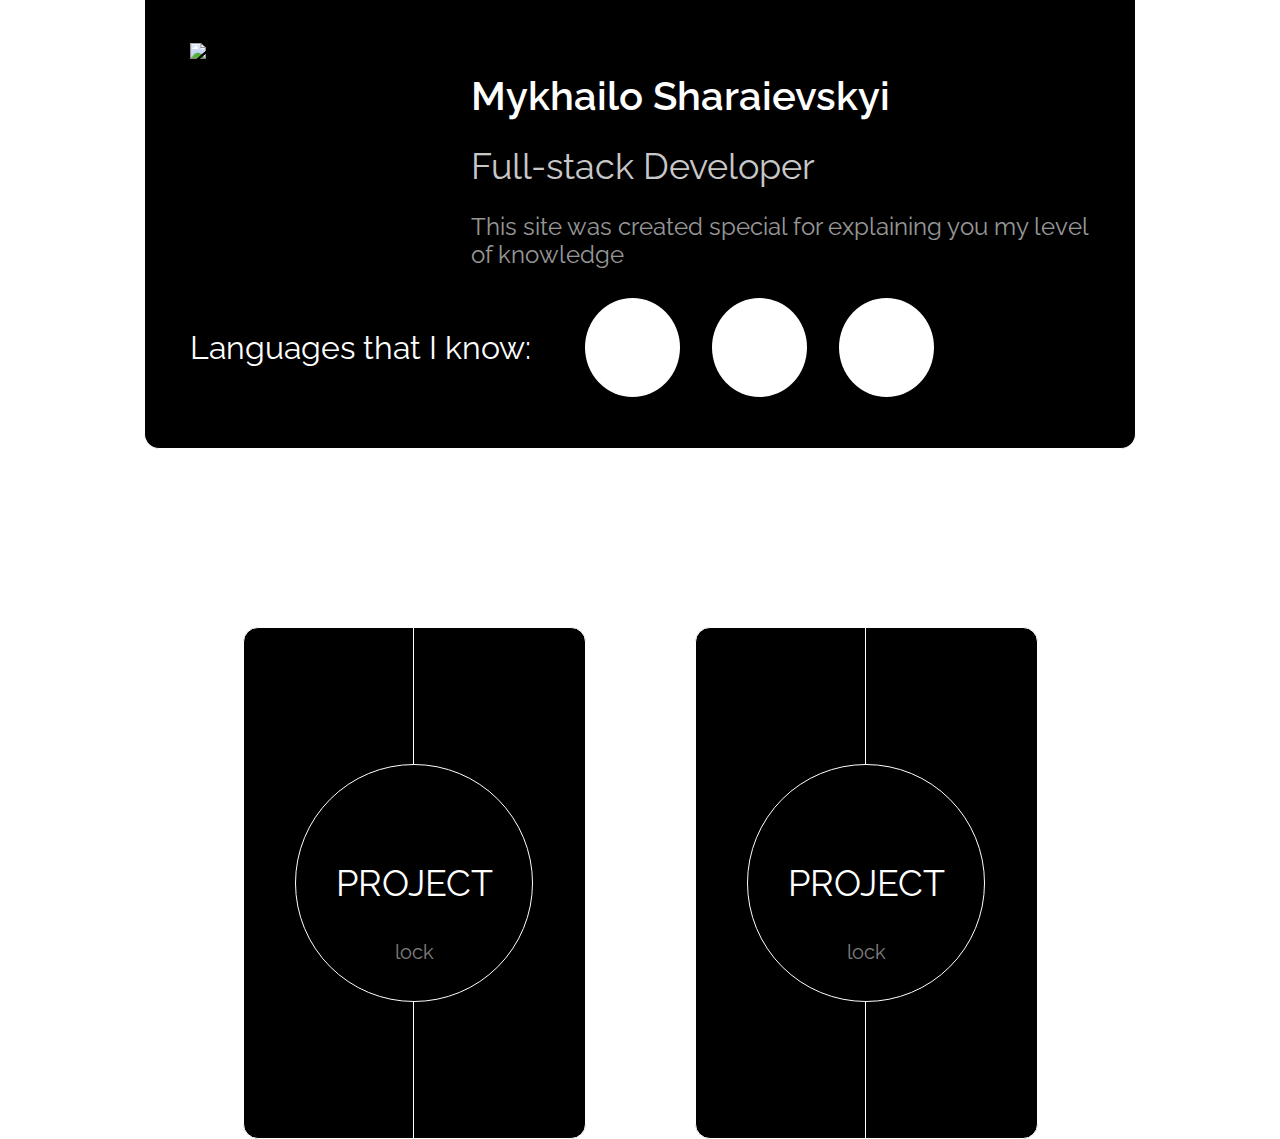
==== index.htm @ ffc237da "s" ====
<!DOCTYPE html>
<html lang="en">
<head>
    <meta charset="UTF-8">
    <meta http-equiv="X-UA-Compatible" content="IE=edge">
    <meta name="viewport" content="width=device-width, initial-scale=1.0">
    <link rel="preconnect" href="https://fonts.googleapis.com">
    <link rel="preconnect" href="https://fonts.gstatic.com" crossorigin>
    <link href="https://fonts.googleapis.com/css2?family=Raleway:wght@400;600;700&display=swap" rel="stylesheet">
    <link rel="stylesheet" href="./style.css">
    <title>Document</title>
</head>
<body>
    <!-- <div class="overlay">
             <button class="button">Start</button>  
       
    </div> -->
    <header>
        <div class="container">
            <div class="header">
        <section class="hero">
            <div class="hero-img">
                <img src="./img/Selfe.png" alt="my picture">
            </div>
            <div class="heroAboutMe">
                <h1>Mykhailo Sharaievskyi</h1>
                <h2>Full-stack Developer</h2>
                <p>This site was created special for explaining you my level of knowledge</p>
            </div>
        </section>
        <section class="sub-hero">
            <span>Languages that I know:</span>
            <ul class="dev-lang">
                <li class="dev-item">
                    <a href="#"></a>
                </li>
                <li class="dev-item">
                    <a href="#"></a>
                </li>
                <li class="dev-item">
                    <a href="#"></a>
                </li>
            </ul>
        </section>
        </div>
        </div>
    </header>
    <body>
        <div class="container">
            <section class="projects">
                <ul class="list-project">
                    <li class="project-item">
                        <div class="project">
                            <div>
                                <p>PROJECT</p>
                                <span>lock</span>
                            </div>
                        </div>
                    </li>
                    <li class="project-item">
                        <div class="project">
                            <div>
                                <p>PROJECT</p>
                                <span>lock</span>
                            </div>
                        </div>
                    </li>
                </ul>
            </section>
        </div>
    </body>
    <footer></footer>
    
</body>
</html>
---- style.css ----
*{
    margin: 0px;
    padding: 0px;
}
body{
    background-image: url(./img/co341S.jpeg);
    background-size: contain;
    
}

.container {
    display: flex;
    justify-content: center;
    width: 1104px;
    margin: 0 auto;
}

.header {
    width: 900px;
    display: flex;
    flex-direction: column;
    background-color: black;
    border: 1px solid #fff;
    border-top: 0px;
    border-bottom-left-radius: 15px;
    border-bottom-right-radius: 15px;

    padding: 43px 45px 51px 45px;
}

.hero {
    display: flex;
}
.heroAboutMe>h2{
    margin-top: 26px;
    margin-bottom: 26px;


font-family: 'Raleway';
    font-style: normal;
    font-weight: 400;
    font-size: 36px;
    line-height: 42px;

    color: rgba(255, 255, 255, 0.8);
}
.heroAboutMe>h1{
    font-family: 'Raleway';
        font-style: normal;
        font-weight: 600;
        font-size: 40px;
        line-height: 47px;
}
.heroAboutMe>p{
    font-family: 'Raleway';
        font-style: normal;
        font-weight: 400;
        font-size: 24px;
        line-height: 28px;
    
        color: rgba(255, 255, 255, 0.6);
}
.hero-img {
    width: 286px;
    margin-right: 53px;
}

.heroAboutMe {
    margin-top: 29px;
    color: #fff;
}

.sub-hero {
    margin-top: 29px;
    display: flex;
    align-items: center;
    color: #fff;
}

.sub-hero>span{
    text-align: center;
    font-family: 'Raleway';
        font-style: normal;
        font-weight: 400;
        font-size: 32px;
        line-height: 38px;

    margin-right: 54px;
}

.dev-lang {
    list-style: none;
    gap: 32px;
    display: flex;
    color: #fff;
}

.dev-item {
    width: 95px;
    height: 99px;
    background-color: #fff;
    border-radius: 50%;
}
.dev-item>a{
    cursor: pointer;
}

/* -------Projects----------- */


.projects {
    margin-top: 178px;
    display: flex;
    justify-content: center;
    width: 100%;
}

.list-project {
    
    list-style: none;
    display: flex;
    gap: 109px;
}

.project-item {}

.project {

    

    display: flex;
    justify-content: center;
    align-items: center;

    width: 341px;
    height: 510px;
    background-color: black;
    border: 1px solid #fff;
    border-radius: 15px;

    transition-property: border-color;
        transition-duration: 250ms;
        transition-timing-function: cubic-bezier(0.4, 0, 0.2, 1);
        transition-delay: 0ms;
}

.project>div{
    text-align: center;
    

    position: relative;

    width: 236px;
    height: 236px;
    background-color: black;
    border: 1px solid #fff;
    border-radius: 50%;

    transition-property: border-color, background-color;
        transition-duration: 250ms;
        transition-timing-function: cubic-bezier(0.4, 0, 0.2, 1);
        transition-delay: 0ms;
}

.project>div::before{
    transform-origin: top;
    transform: rotate(180deg);

    position: absolute;
    left: 117px;

    content: '';
    display: inline-block;
    width: 1px;
    height: 137px;
    background-color: #fff;

    transition-property: height, background-color;
        transition-duration: 250ms;
        transition-timing-function: cubic-bezier(0.4, 0, 0.2, 1);
        transition-delay: 0ms;
}

.project>div::after {
    position: absolute;
    top: 100%;
    left: 117px;

    content: '';
    display: block;
    width: 1px;
    height: 137px;
    background-color: #fff;


    transition-property: height, background-color;
        transition-duration: 250ms;
        transition-timing-function: cubic-bezier(0.4, 0, 0.2, 1);
        transition-delay: 0ms;
}


.project>div>p{
    margin-top: 97px;
    margin-bottom: 37px;

font-family: 'Raleway';
    font-style: normal;
    font-weight: 400;
    font-size: 36px;
    line-height: 42px;

    color: #fff;

    transition-property: color;
        transition-duration: 250ms;
        transition-timing-function: cubic-bezier(0.4, 0, 0.2, 1);
        transition-delay: 0ms;
}

.project>div>span{

    font-family: 'Raleway';
        font-style: normal;
        font-weight: 400;
        font-size: 20px;
        line-height: 23px;
    
        color: rgba(255, 255, 255, 0.5);

        transition-property: color;
            transition-duration: 250ms;
            transition-timing-function: cubic-bezier(0.4, 0, 0.2, 1);
            transition-delay: 0ms;
}

.project-item:hover .project>div{
    background-color: #fff;
    border-color: #0094FF;
}
.project-item:hover .project>div>p {
    color: #0094FF;
}
.project-item:hover .project>div>span {
    color: rgba(0, 148, 255, 0.5);
}
.project-item:hover .project{
    border-color: #0094FF;
}
.project-item:hover .project>div::after {
    background-color: #0094FF;
    height: 0px;
}

.project-item:hover .project>div::before {
    background-color: #0094FF;
    height: 0px;
}

.project-item:hover{
    cursor: pointer;
}
/* --------Overlay-------- */

.overlay {
    display: flex;
        justify-content: center;
        align-items: center;
    z-index: 5;
    width: 100%;
    height: 100%;
    position: fixed;
    background-color: black;
}

.button {
   z-index: 10;

    width: 471px;
    height: 471px;
    background-color: black;
    border: 1px solid #fff;
    border-radius: 50%;

    font-family: 'Raleway';
        font-style: normal;
        font-weight: 400;
        font-size: 128px;
        line-height: 150px;
    
        color: #FFFFFF;
}

.overlay>div{
   width: 100%;
   display: flex;
   flex-direction: row;
   justify-content: center;
}

.button::before{
    position: absolute;
    top: 50%;
    content: '';
    display: inline-block;
    height: 1px;
    width: 100%;
    background-color: #fff;
}

.button:hover .button::before{
    width: 0;
}
.button:hover {
    border-color: #0094FF;
    background-color: #fff;
    color: #0094FF;
}
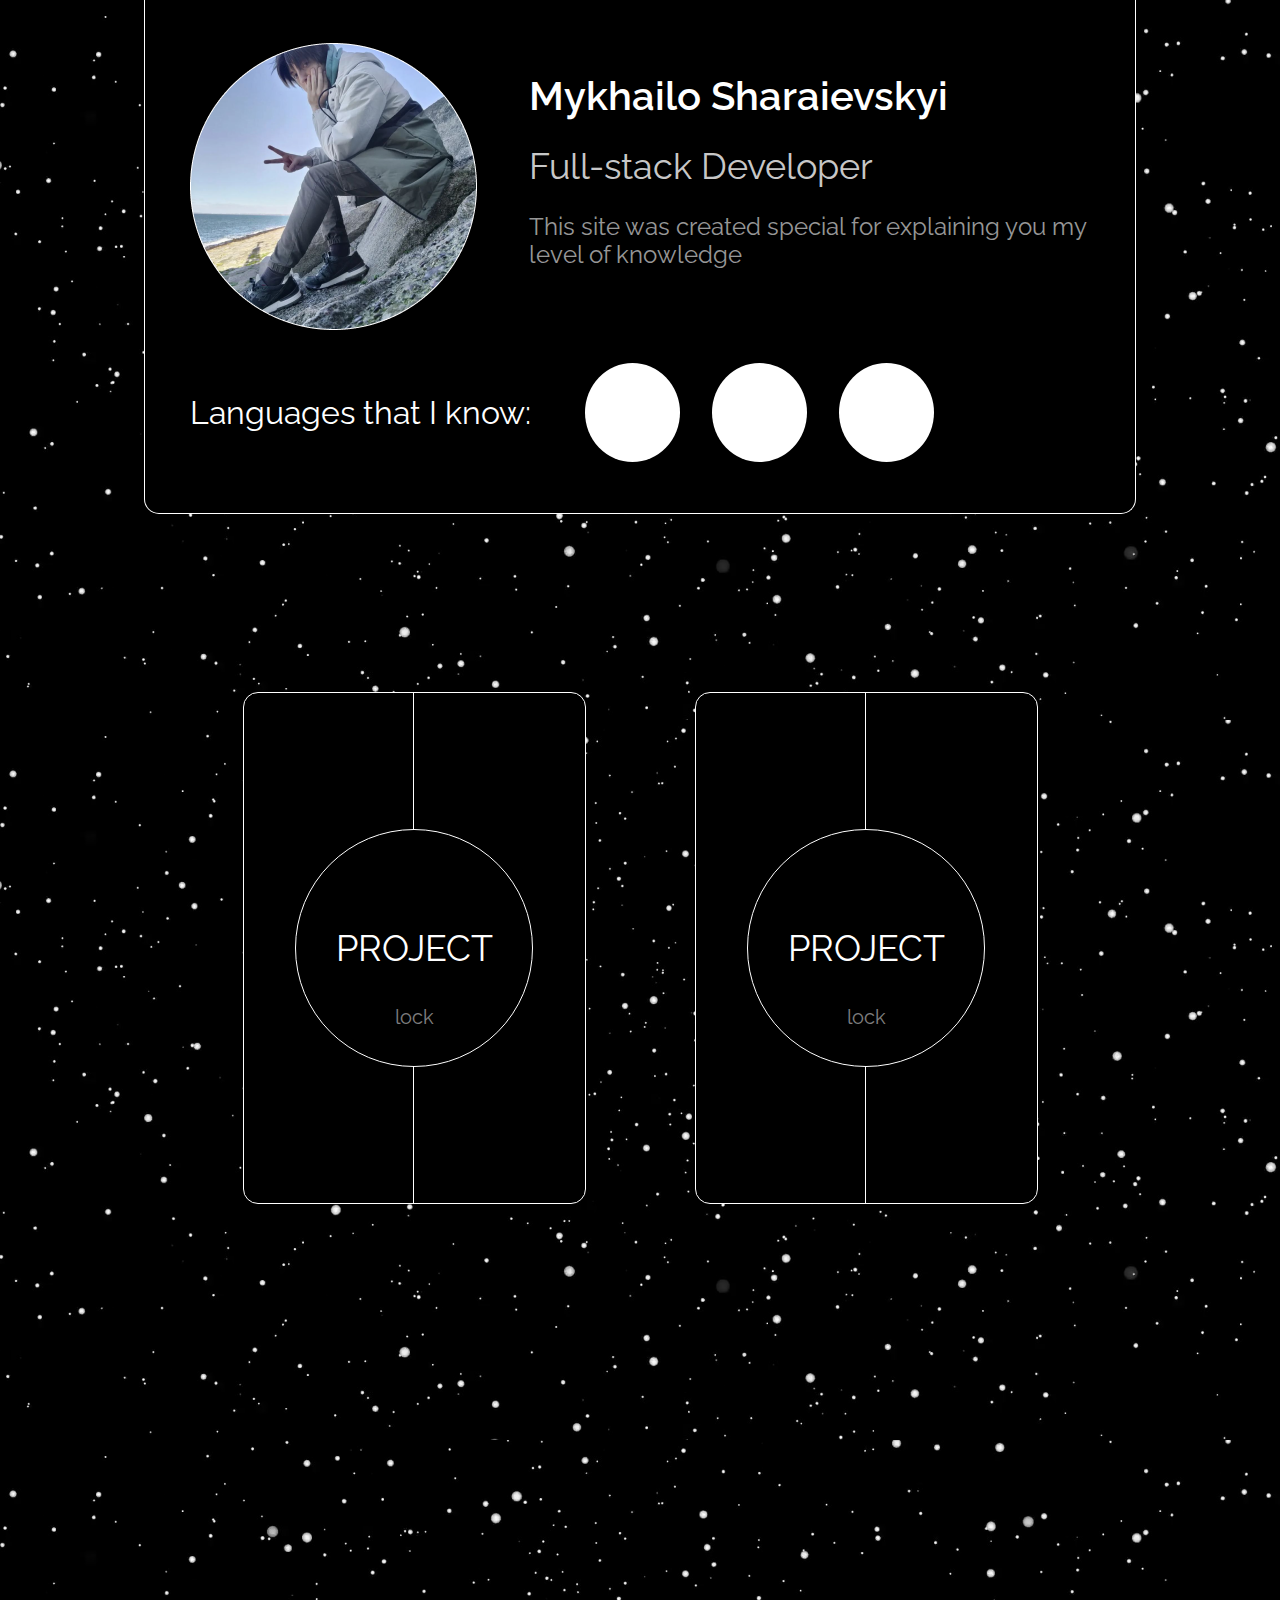
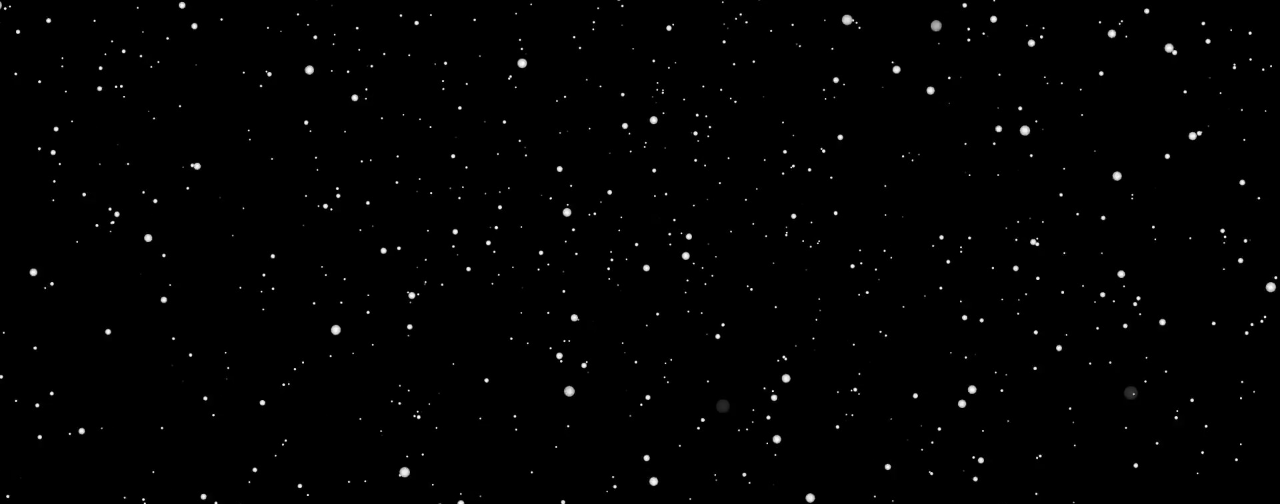
==== commit 503740e6: "f" ====
--- a/index.htm
+++ b/index.htm
@@ -8,6 +8,7 @@
     <link rel="preconnect" href="https://fonts.gstatic.com" crossorigin>
     <link href="https://fonts.googleapis.com/css2?family=Raleway:wght@400;600;700&display=swap" rel="stylesheet">
     <link rel="stylesheet" href="./style.css">
+    <link rel="stylesheet" href="./flip.css">
     <title>Document</title>
 </head>
 <body>
@@ -56,6 +57,8 @@
                                 <span>lock</span>
                             </div>
                         </div>
+
+                        <div class="card__face card__face--back">back</div>
                     </li>
                     <li class="project-item">
                         <div class="project">
@@ -68,6 +71,7 @@
                 </ul>
             </section>
         </div>
+        <script src="./test.js"></script>
     </body>
     <footer></footer>
     
--- a/flip.css
+++ b/flip.css
@@ -0,0 +1,47 @@
+body {
+    font-family: sans-serif;
+}
+
+.scene {
+    display: inline-block;
+    width: 200px;
+    height: 260px;
+    /*   border: 1px solid #CCC; */
+    margin: 40px 0;
+    perspective: 600px;
+}
+
+.card {
+    position: relative;
+    width: 100%;
+    height: 100%;
+    cursor: pointer;
+    transform-style: preserve-3d;
+    transform-origin: center right;
+    transition: transform 1s;
+}
+
+.card.is-flipped {
+    transform: translateX(-100%) rotateY(-180deg);
+}
+
+.card__face {
+    position: absolute;
+    width: 100%;
+    height: 100%;
+    line-height: 260px;
+    color: white;
+    text-align: center;
+    font-weight: bold;
+    font-size: 40px;
+    backface-visibility: hidden;
+}
+
+.card__face--front {
+    background: crimson;
+}
+
+.card__face--back {
+    background: slateblue;
+    transform: rotateY(180deg);
+}